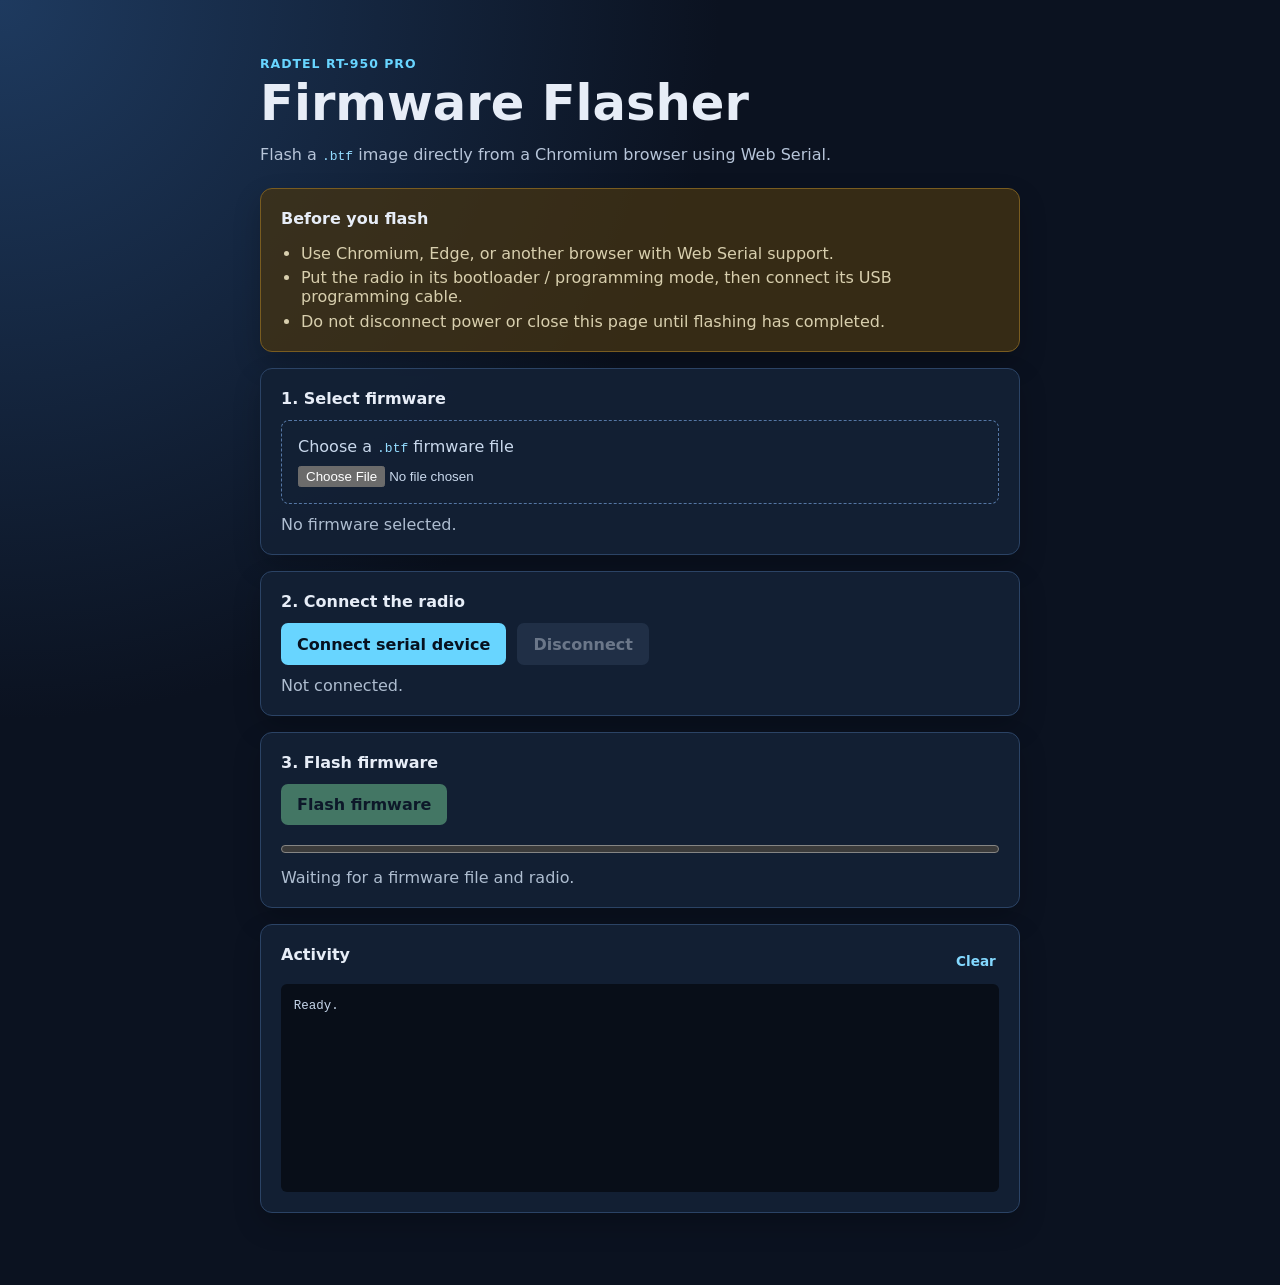
==== index.html @ 1605943a "Add Web Serial RT-950 firmware flasher" ====
<!doctype html>
<html lang="en">
<head>
  <meta charset="utf-8">
  <meta name="viewport" content="width=device-width, initial-scale=1">
  <meta name="description" content="Web Serial firmware flasher for the Radtel RT-950 Pro.">
  <title>RT-950 Pro Firmware Flasher</title>
  <link rel="stylesheet" href="style.css">
</head>
<body>
  <main class="shell">
    <header>
      <p class="eyebrow">Radtel RT-950 Pro</p>
      <h1>Firmware Flasher</h1>
      <p class="lead">Flash a <code>.btf</code> image directly from a Chromium browser using Web Serial.</p>
    </header>

    <section class="card warning" aria-labelledby="safety-title">
      <h2 id="safety-title">Before you flash</h2>
      <ul>
        <li>Use Chromium, Edge, or another browser with Web Serial support.</li>
        <li>Put the radio in its bootloader / programming mode, then connect its USB programming cable.</li>
        <li>Do not disconnect power or close this page until flashing has completed.</li>
      </ul>
    </section>

    <section class="card" aria-labelledby="image-title">
      <h2 id="image-title">1. Select firmware</h2>
      <label class="file-picker" for="firmware-file">
        <span>Choose a <code>.btf</code> firmware file</span>
        <input id="firmware-file" type="file" accept=".btf,application/octet-stream">
      </label>
      <p id="file-details" class="muted" aria-live="polite">No firmware selected.</p>
    </section>

    <section class="card" aria-labelledby="device-title">
      <h2 id="device-title">2. Connect the radio</h2>
      <div class="actions">
        <button id="connect-button" type="button">Connect serial device</button>
        <button id="disconnect-button" type="button" class="secondary" disabled>Disconnect</button>
      </div>
      <p id="connection-status" class="muted" aria-live="polite">Not connected.</p>
    </section>

    <section class="card" aria-labelledby="flash-title">
      <h2 id="flash-title">3. Flash firmware</h2>
      <div class="actions">
        <button id="flash-button" type="button" class="flash" disabled>Flash firmware</button>
      </div>
      <progress id="progress" max="100" value="0">0%</progress>
      <p id="progress-label" class="muted" aria-live="polite">Waiting for a firmware file and radio.</p>
    </section>

    <section class="card log-card" aria-labelledby="log-title">
      <div class="section-heading"><h2 id="log-title">Activity</h2><button id="clear-log-button" class="text-button" type="button">Clear</button></div>
      <pre id="activity-log" aria-live="polite">Ready.</pre>
    </section>
  </main>
  <script type="module" src="app.js"></script>
</body>
</html>
---- style.css ----
:root { color-scheme: dark; font-family: Inter, ui-sans-serif, system-ui, sans-serif; background: #0b1220; color: #e7edf7; }
* { box-sizing: border-box; }
body { margin: 0; min-width: 320px; background: radial-gradient(circle at 0 0, #1e3a5f 0, #0b1220 45rem); }
.shell { width: min(760px, calc(100% - 2rem)); margin: 0 auto; padding: 3.5rem 0; }
header { margin-bottom: 1.5rem; } .eyebrow { color: #68d5ff; font-weight: 700; letter-spacing: .08em; text-transform: uppercase; font-size: .78rem; margin: 0 0 .5rem; }
h1 { font-size: clamp(2rem, 5vw, 3.1rem); line-height: 1; margin: 0; } .lead { color: #b7c5d9; max-width: 44rem; }
.card { background: rgba(19, 32, 53, .94); border: 1px solid #2b4365; border-radius: 12px; margin: 1rem 0; padding: 1.25rem; box-shadow: 0 12px 28px #0003; }
.warning { border-color: #795c20; background: rgba(69, 51, 18, .75); } h2 { font-size: 1rem; margin: 0 0 .75rem; } ul { color: #d8cfae; padding-left: 1.25rem; margin-bottom: 0; } li + li { margin-top: .35rem; }
.file-picker { border: 1px dashed #5577a5; border-radius: 8px; display: block; padding: 1rem; cursor: pointer; color: #c9d8ec; } input[type=file] { display: block; margin-top: .65rem; max-width: 100%; }
.actions { display: flex; flex-wrap: wrap; gap: .7rem; } button { cursor: pointer; border: 0; border-radius: 7px; font: inherit; font-weight: 700; color: #07111f; background: #68d5ff; padding: .7rem 1rem; } button.secondary { color: #d8e3f2; background: #31445f; } button.flash { background: #7fe0a0; } button:disabled { opacity: .45; cursor: not-allowed; }
.muted { color: #aebdd0; margin: .7rem 0 0; } progress { display: block; width: 100%; height: 1rem; margin-top: 1rem; accent-color: #7fe0a0; }.section-heading { display: flex; justify-content: space-between; align-items: center; }.text-button { background: transparent; color: #83d8ff; padding: .2rem; font-size: .85rem; } pre { white-space: pre-wrap; overflow-wrap: anywhere; height: 13rem; overflow: auto; padding: .8rem; margin: .5rem 0 0; background: #080e18; border-radius: 6px; color: #c5d5e9; font: .78rem/1.45 ui-monospace, SFMono-Regular, Menlo, monospace; }
code { color: #94dcff; } @media (max-width: 480px) { .shell { width: min(100% - 1rem, 760px); padding: 1.5rem 0; } }
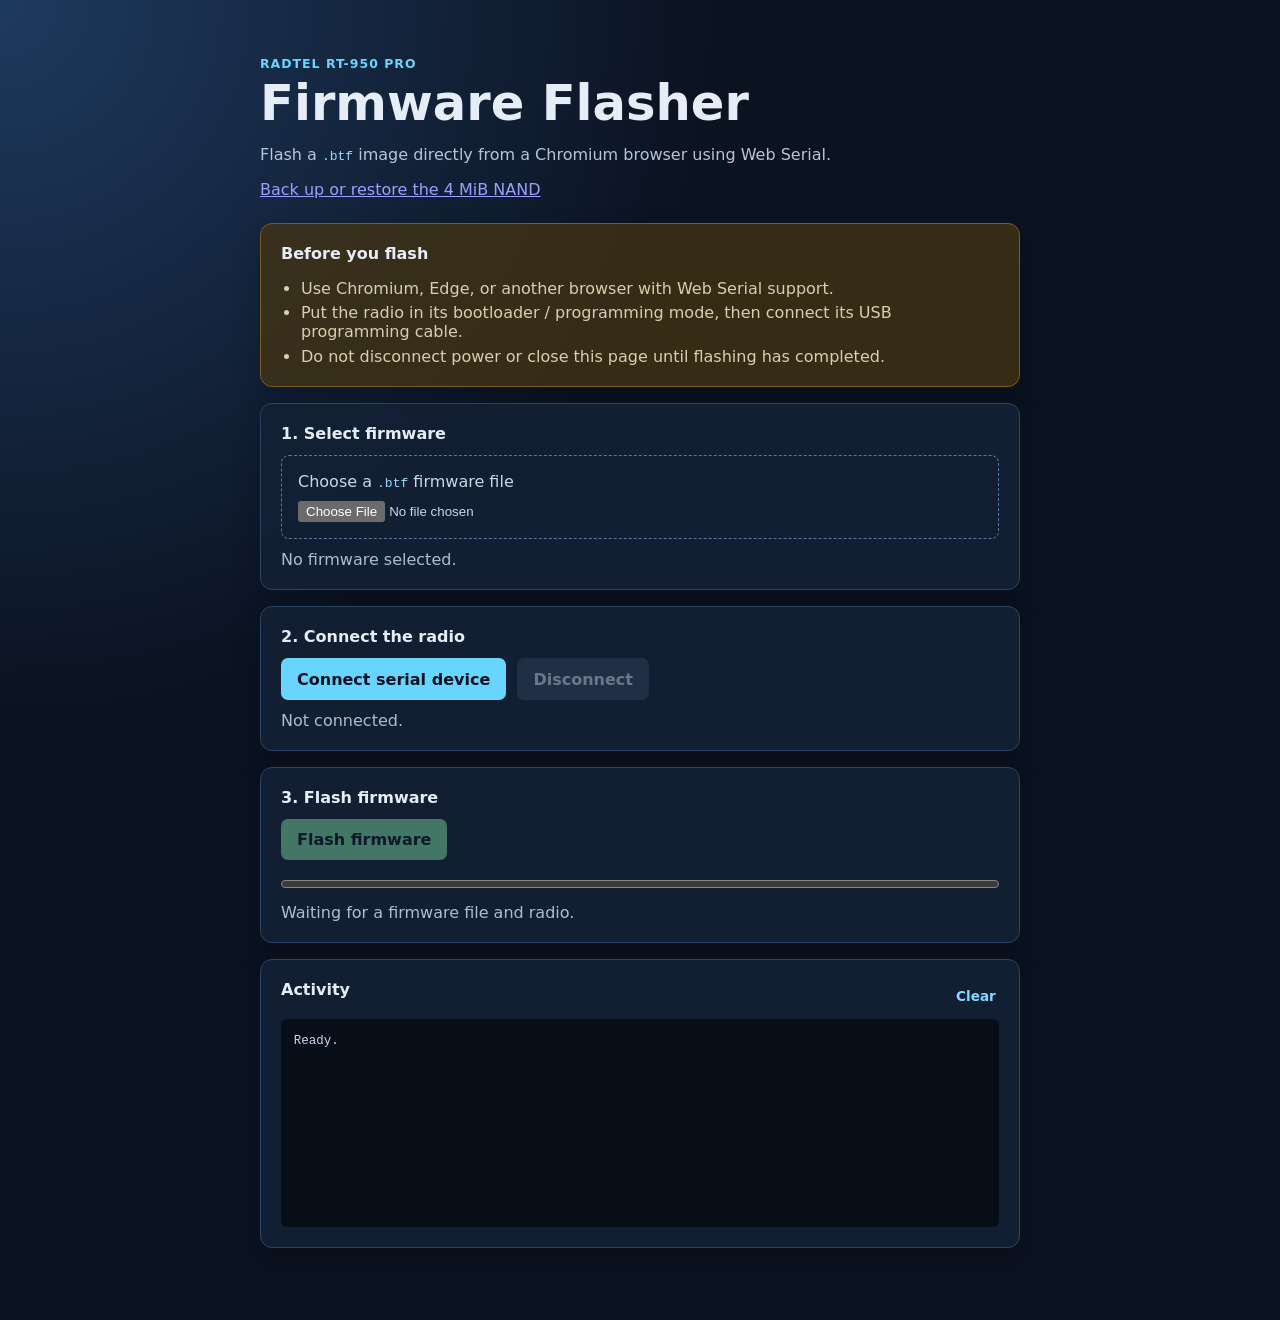
==== commit f3ad134f: "Link NAND backup and restore app" ====
--- a/index.html
+++ b/index.html
@@ -13,6 +13,7 @@
       <p class="eyebrow">Radtel RT-950 Pro</p>
       <h1>Firmware Flasher</h1>
       <p class="lead">Flash a <code>.btf</code> image directly from a Chromium browser using Web Serial.</p>
+      <p><a href="nand-backup.html">Back up or restore the 4 MiB NAND</a></p>
     </header>
 
     <section class="card warning" aria-labelledby="safety-title">
